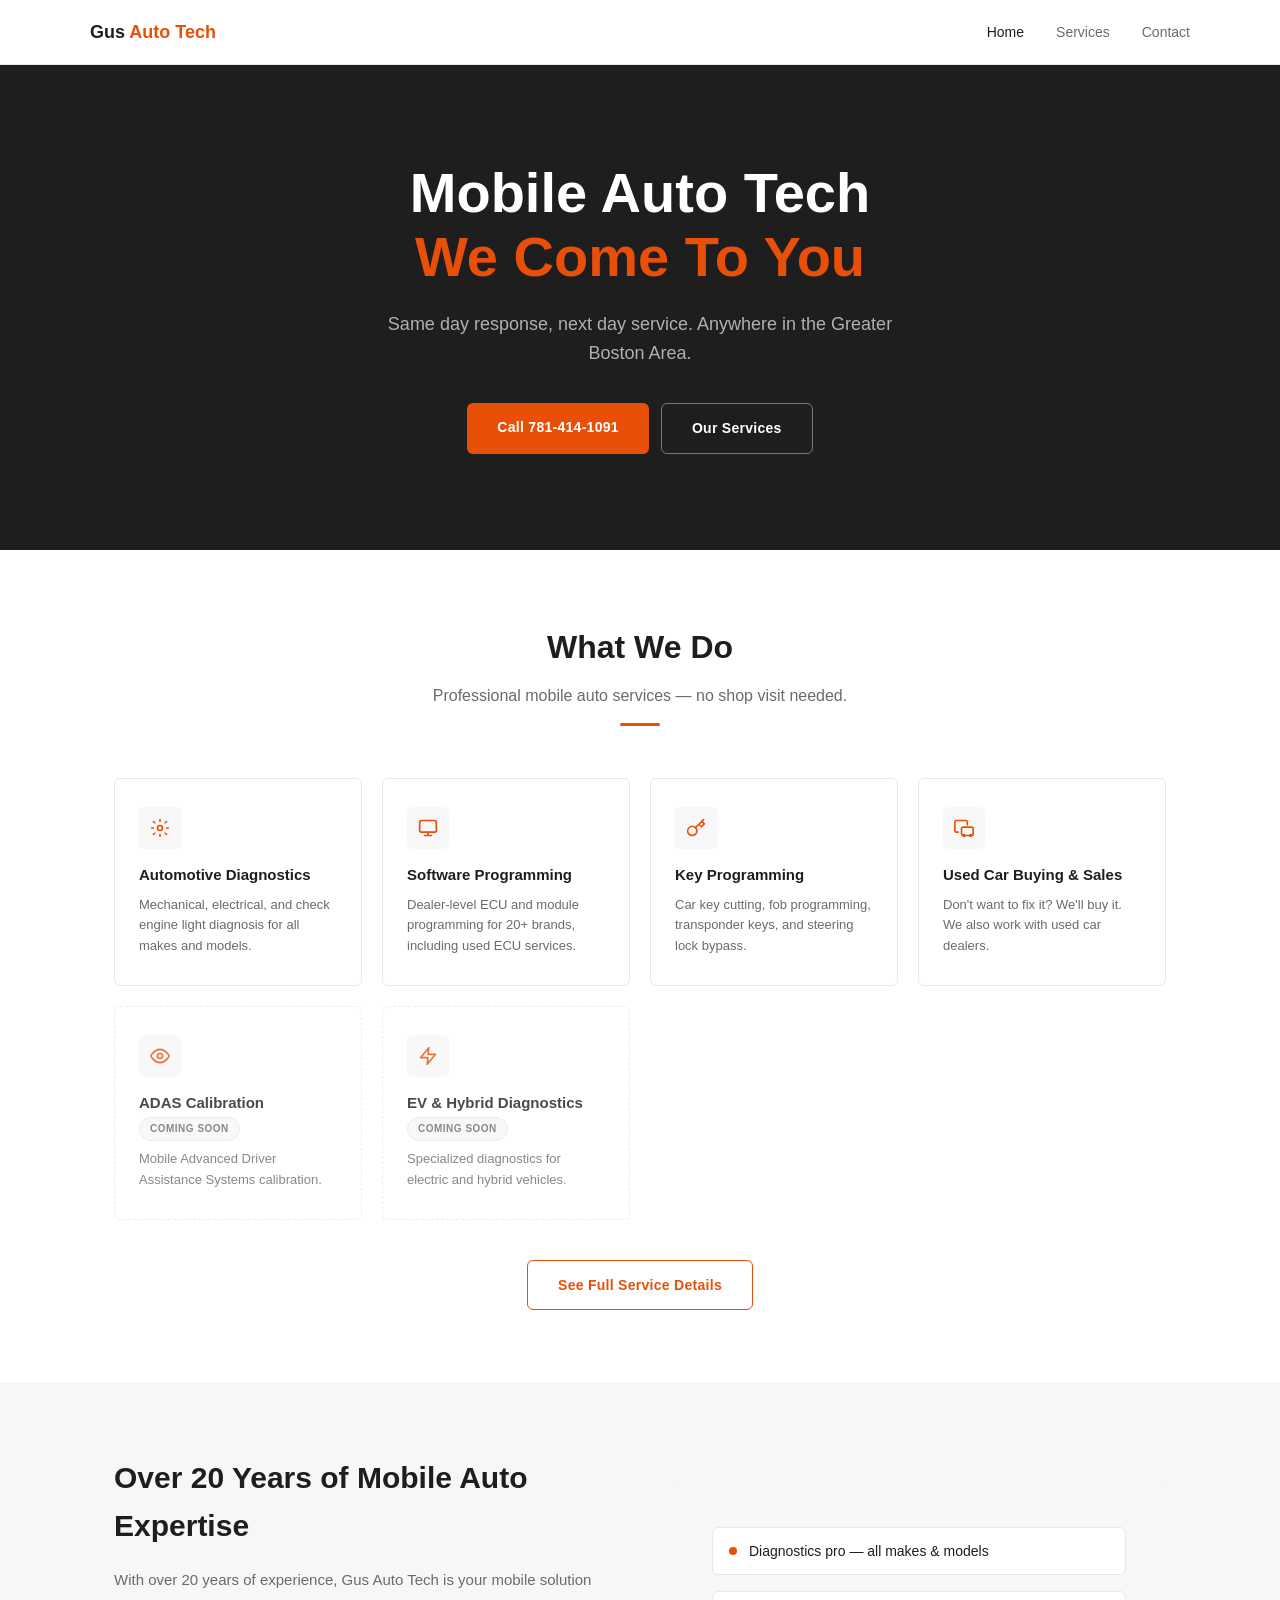
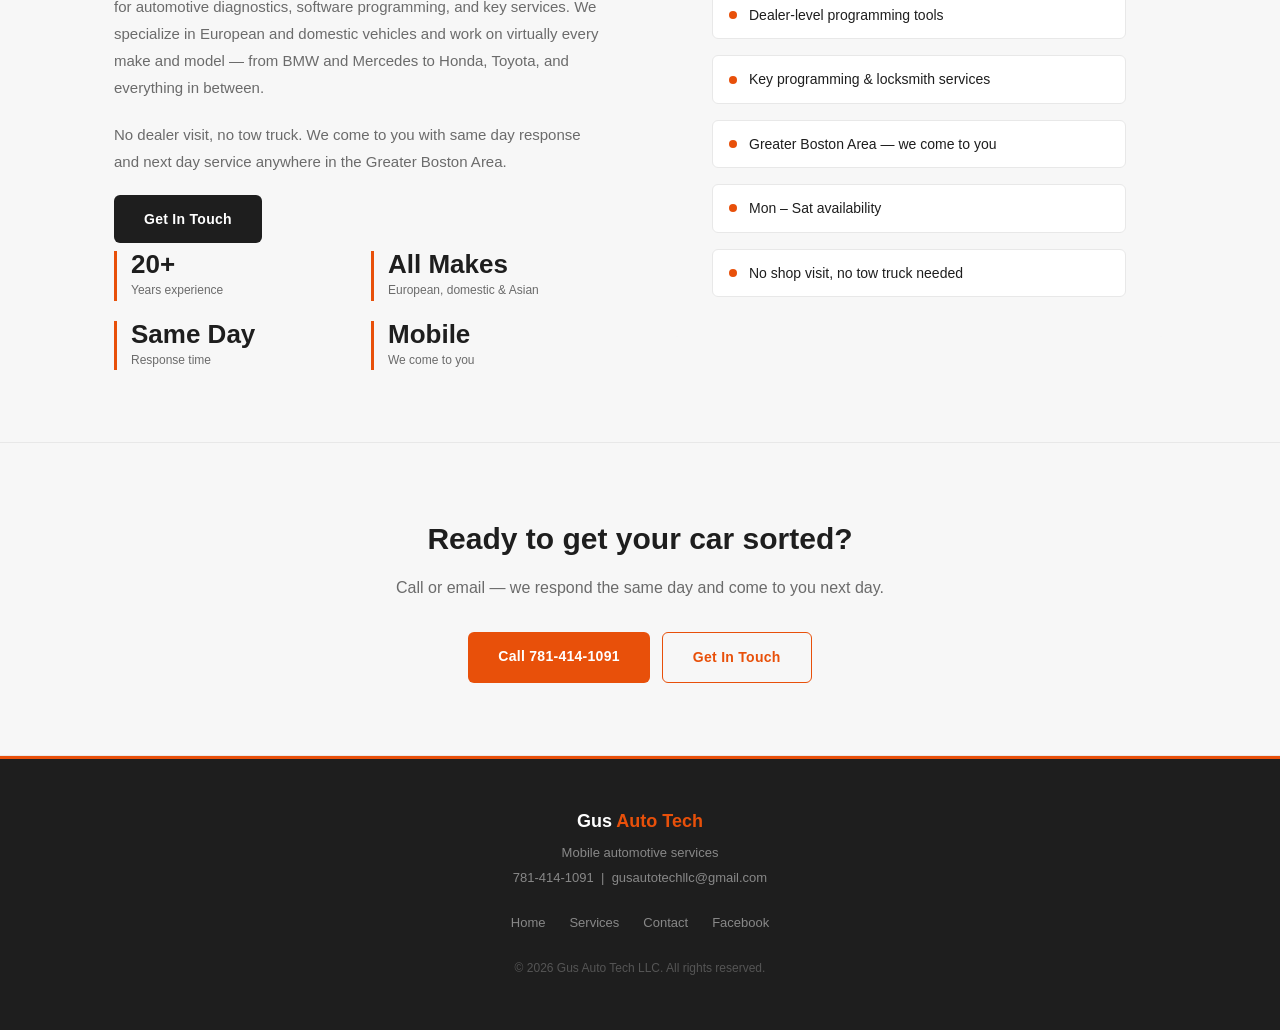
==== index.html @ d7ea70bb "update" ====
<!DOCTYPE html>
<html lang="en">

<head>
    <meta charset="UTF-8" />
    <meta name="viewport" content="width=device-width, initial-scale=1.0" />
    <meta name="description"
        content="Gus Auto Tech — Mobile automotive diagnostics, programming, and key services. Same day response, next day service. Greater Boston Area." />
    <title>Gus Auto Tech</title>
    <link rel="stylesheet" href="style.css" />
</head>

<body>

    <nav>
        <div class="nav-inner">
            <a href="index.html" class="nav-logo">Gus <span>Auto Tech</span></a>
            <button class="nav-toggle" id="navToggle" aria-label="Toggle menu">
                <span></span><span></span><span></span>
            </button>
            <ul class="nav-links" id="navLinks">
                <li><a href="index.html" class="active">Home</a></li>
                <li><a href="services.html">Services</a></li>
                <li><a href="contact.html">Contact</a></li>
            </ul>
        </div>
    </nav>

    <!-- HERO -->
    <section class="hero">
        <div class="container">
            <h1>Mobile Auto Tech<br><span>We Come To You</span></h1>
            <p>Same day response, next day service. Anywhere in the Greater Boston Area.</p>
            <div style="display:flex; gap:12px; justify-content:center; flex-wrap:wrap;">
                <a href="tel:7814141091" class="btn btn-primary">Call 781-414-1091</a>
                <a href="services.html" class="btn btn-ghost">Our Services</a>
            </div>
        </div>
    </section>

    <!-- SERVICES -->
    <section>
        <div class="container">
            <div class="section-heading">
                <h2>What We Do</h2>
                <p>Professional mobile auto services — no shop visit needed.</p>
                <div class="underline"></div>
            </div>
            <div class="cards-grid">

                <a href="services.html#diagnostics" class="card">
                    <div class="card-icon">
                        <svg viewBox="0 0 24 24">
                            <circle cx="12" cy="12" r="3" />
                            <path
                                d="M12 2v2M12 20v2M4.22 4.22l1.42 1.42M18.36 18.36l1.42 1.42M2 12h2M20 12h2M4.22 19.78l1.42-1.42M18.36 5.64l1.42-1.42" />
                        </svg>
                    </div>
                    <h3>Automotive Diagnostics</h3>
                    <p>Mechanical, electrical, and check engine light diagnosis for all makes and models.</p>
                </a>

                <a href="services.html#programming" class="card">
                    <div class="card-icon">
                        <svg viewBox="0 0 24 24">
                            <rect x="2" y="3" width="20" height="14" rx="2" />
                            <path d="M8 21h8M12 17v4" />
                        </svg>
                    </div>
                    <h3>Software Programming</h3>
                    <p>Dealer-level ECU and module programming for 20+ brands, including used ECU services.</p>
                </a>

                <a href="services.html#keys" class="card">
                    <div class="card-icon">
                        <svg viewBox="0 0 24 24">
                            <path
                                d="M21 2l-2 2m-7.61 7.61a5.5 5.5 0 1 1-7.778 7.778 5.5 5.5 0 0 1 7.777-7.777zm0 0L15.5 7.5m0 0 3 3L22 7l-3-3m-3.5 3.5L19 4" />
                        </svg>
                    </div>
                    <h3>Key Programming</h3>
                    <p>Car key cutting, fob programming, transponder keys, and steering lock bypass.</p>
                </a>

                <a href="services.html#usedcars" class="card">
                    <div class="card-icon">
                        <svg viewBox="0 0 24 24">
                            <path d="M5 17H3a2 2 0 01-2-2V5a2 2 0 012-2h11a2 2 0 012 2v3" />
                            <rect x="9" y="11" width="14" height="10" rx="2" />
                            <circle cx="12" cy="21" r="1" />
                            <circle cx="20" cy="21" r="1" />
                        </svg>
                    </div>
                    <h3>Used Car Buying & Sales</h3>
                    <p>Don't want to fix it? We'll buy it. We also work with used car dealers.</p>
                </a>

                <a href="services.html#adas" class="card coming-soon">
                    <div class="card-icon">
                        <svg viewBox="0 0 24 24">
                            <path d="M1 12s4-8 11-8 11 8 11 8-4 8-11 8-11-8-11-8z" />
                            <circle cx="12" cy="12" r="3" />
                        </svg>
                    </div>
                    <h3>ADAS Calibration &nbsp;<span class="coming-soon-badge">Coming Soon</span></h3>
                    <p>Mobile Advanced Driver Assistance Systems calibration.</p>
                </a>

                <a href="services.html#ev" class="card coming-soon">
                    <div class="card-icon">
                        <svg viewBox="0 0 24 24">
                            <path d="M13 2L3 14h9l-1 8 10-12h-9l1-8z" />
                        </svg>
                    </div>
                    <h3>EV & Hybrid Diagnostics &nbsp;<span class="coming-soon-badge">Coming Soon</span></h3>
                    <p>Specialized diagnostics for electric and hybrid vehicles.</p>
                </a>

            </div>
            <div style="text-align:center; margin-top:40px;">
                <a href="services.html" class="btn btn-outline-orange">See Full Service Details</a>
            </div>
        </div>
    </section>

    <!-- ABOUT -->
    <section class="alt">
        <div class="container">
            <div class="about-strip">
                <div>
                    <h2>Over 20 Years of Mobile Auto Expertise</h2>
                    <p>With over 20 years of experience, Gus Auto Tech is your mobile solution for automotive
                        diagnostics, software programming, and key services. We specialize in European and domestic
                        vehicles and work on virtually every make and model — from BMW and Mercedes to Honda, Toyota,
                        and everything in between.</p>
                    <p>No dealer visit, no tow truck. We come to you with same day response and next day service
                        anywhere in the Greater Boston Area.</p>
                    <a href="contact.html" class="btn btn-dark">Get In Touch</a>
                    <div class="about-stats">
                        <div class="about-stat">
                            <div class="num">20+</div>
                            <div class="label">Years experience</div>
                        </div>
                        <div class="about-stat">
                            <div class="num">All Makes</div>
                            <div class="label">European, domestic & Asian</div>
                        </div>
                        <div class="about-stat">
                            <div class="num">Same Day</div>
                            <div class="label">Response time</div>
                        </div>
                        <div class="about-stat">
                            <div class="num">Mobile</div>
                            <div class="label">We come to you</div>
                        </div>
                    </div>
                </div>
                <div class="about-visual">
                    <div class="about-tag">
                        <div class="about-tag-dot"></div>Diagnostics pro — all makes & models
                    </div>
                    <div class="about-tag">
                        <div class="about-tag-dot"></div>Dealer-level programming tools
                    </div>
                    <div class="about-tag">
                        <div class="about-tag-dot"></div>Key programming & locksmith services
                    </div>
                    <div class="about-tag">
                        <div class="about-tag-dot"></div>Greater Boston Area — we come to you
                    </div>
                    <div class="about-tag">
                        <div class="about-tag-dot"></div>Mon – Sat availability
                    </div>
                    <div class="about-tag">
                        <div class="about-tag-dot"></div>No shop visit, no tow truck needed
                    </div>
                </div>
            </div>
        </div>
    </section>

    <!-- CTA -->
    <div class="cta-banner">
        <div class="container">
            <h2>Ready to get your car sorted?</h2>
            <p>Call or email — we respond the same day and come to you next day.</p>
            <div style="display:flex; gap:12px; justify-content:center; flex-wrap:wrap;">
                <a href="tel:7814141091" class="btn btn-primary">Call 781-414-1091</a>
                <a href="contact.html" class="btn btn-outline-orange">Get In Touch</a>
            </div>
        </div>
    </div>

    <footer>
        <div class="footer-inner">
            <div class="footer-logo">Gus <span>Auto Tech</span></div>
            <p>Mobile automotive services</p>
            <p style="margin-top:4px;">
                <a href="tel:7814141091" style="color:#888;">781-414-1091</a> &nbsp;|&nbsp;
                <a href="mailto:gusautotechllc@gmail.com" style="color:#888;">gusautotechllc@gmail.com</a>
            </p>
            <ul class="footer-links">
                <li><a href="index.html">Home</a></li>
                <li><a href="services.html">Services</a></li>
                <li><a href="contact.html">Contact</a></li>
                <li><a href="https://www.facebook.com/Gusautotech22/" target="_blank">Facebook</a></li>
            </ul>
            <p style="margin-top:24px; font-size:12px; color:#555;">&copy; 2026 Gus Auto Tech LLC. All rights reserved.
            </p>
        </div>
    </footer>

    <script>
        const toggle = document.getElementById('navToggle');
        const links = document.getElementById('navLinks');
        toggle.addEventListener('click', () => links.classList.toggle('open'));
    </script>

</body>

</html>
---- style.css ----
/* ── Variables ── */
:root {
    --orange: #E8500A;
    --orange-dark: #C84200;
    --orange-tint: #FDE8D8;
    --dark: #1E1E1E;
    --dark-gray: #3A3A3A;
    --mid-gray: #6B6B6B;
    --light-gray: #E8E8E8;
    --off-white: #F7F7F7;
    --white: #FFFFFF;

    --font: 'Segoe UI', Arial, sans-serif;
    --radius: 6px;
    --max-width: 1100px;
}

/* ── Reset ── */
*,
*::before,
*::after {
    box-sizing: border-box;
    margin: 0;
    padding: 0;
}

body {
    font-family: var(--font);
    color: var(--dark-gray);
    background: var(--white);
    line-height: 1.6;
}

img {
    max-width: 100%;
    display: block;
}

a {
    color: var(--orange);
    text-decoration: none;
}

a:hover {
    color: var(--orange-dark);
}

/* ── Layout ── */
.container {
    max-width: var(--max-width);
    margin: 0 auto;
    padding: 0 24px;
}

section {
    padding: 72px 0;
}

section.alt {
    background: var(--off-white);
}

/* ── Nav ── */
nav {
    background: var(--white);
    border-bottom: 1px solid var(--light-gray);
    padding: 0 24px;
    position: sticky;
    top: 0;
    z-index: 100;
}

.nav-inner {
    max-width: var(--max-width);
    margin: 0 auto;
    display: flex;
    align-items: center;
    justify-content: space-between;
    height: 64px;
}

.nav-logo {
    color: var(--dark);
    font-size: 18px;
    font-weight: 700;
}

.nav-logo span {
    color: var(--orange);
}

.nav-links {
    display: flex;
    gap: 32px;
    list-style: none;
}

.nav-links a {
    color: var(--mid-gray);
    font-size: 14px;
    font-weight: 500;
    transition: color 0.2s;
}

.nav-links a:hover,
.nav-links a.active {
    color: var(--dark);
}

.nav-toggle {
    display: none;
    flex-direction: column;
    gap: 5px;
    cursor: pointer;
    background: none;
    border: none;
    padding: 4px;
}

.nav-toggle span {
    display: block;
    width: 22px;
    height: 2px;
    background: var(--dark);
    border-radius: 2px;
}

/* ── Hero ── */
.hero {
    background: var(--dark);
    padding: 96px 24px;
    text-align: center;
}

.hero h1 {
    color: var(--white);
    font-size: clamp(30px, 5vw, 56px);
    font-weight: 700;
    line-height: 1.15;
    margin-bottom: 20px;
}

.hero h1 span {
    color: var(--orange);
}

.hero p {
    color: rgba(255, 255, 255, 0.65);
    font-size: clamp(15px, 2vw, 18px);
    max-width: 540px;
    margin: 0 auto 36px;
}

/* ── Buttons ── */
.btn {
    display: inline-block;
    padding: 13px 30px;
    border-radius: var(--radius);
    font-size: 14px;
    font-weight: 600;
    cursor: pointer;
    transition: all 0.2s;
    border: none;
    letter-spacing: 0.02em;
}

.btn-primary {
    background: var(--orange);
    color: var(--white);
}

.btn-primary:hover {
    background: var(--orange-dark);
    color: var(--white);
}

.btn-ghost {
    background: transparent;
    color: var(--white);
    border: 1.5px solid rgba(255, 255, 255, 0.4);
}

.btn-ghost:hover {
    border-color: rgba(255, 255, 255, 0.8);
    color: var(--white);
}

.btn-dark {
    background: var(--dark);
    color: var(--white);
}

.btn-dark:hover {
    background: var(--dark-gray);
    color: var(--white);
}

.btn-outline-orange {
    background: transparent;
    color: var(--orange);
    border: 1.5px solid var(--orange);
}

.btn-outline-orange:hover {
    background: var(--orange);
    color: var(--white);
}

/* ── Section headings ── */
.section-heading {
    text-align: center;
    margin-bottom: 52px;
}

.section-heading h2 {
    font-size: clamp(22px, 3vw, 32px);
    color: var(--dark);
    font-weight: 700;
    margin-bottom: 10px;
}

.section-heading p {
    color: var(--mid-gray);
    font-size: 16px;
    max-width: 480px;
    margin: 0 auto;
}

.section-heading .underline {
    width: 40px;
    height: 3px;
    background: var(--orange);
    margin: 14px auto 0;
    border-radius: 2px;
}

/* ── Cards ── */
.cards-grid {
    display: grid;
    grid-template-columns: repeat(auto-fit, minmax(240px, 1fr));
    gap: 20px;
}

.card {
    background: var(--white);
    border: 1px solid var(--light-gray);
    border-radius: var(--radius);
    padding: 28px 24px;
    transition: border-color 0.2s;
    color: inherit;
    display: block;
    text-decoration: none;
}

.card:hover {
    border-color: var(--orange);
}

.card:hover h3 {
    color: var(--orange);
}

.card-icon {
    width: 42px;
    height: 42px;
    background: var(--off-white);
    border-radius: var(--radius);
    display: flex;
    align-items: center;
    justify-content: center;
    margin-bottom: 14px;
}

.card-icon svg {
    width: 20px;
    height: 20px;
    stroke: var(--orange);
    fill: none;
    stroke-width: 2;
    stroke-linecap: round;
    stroke-linejoin: round;
}

.card h3 {
    font-size: 15px;
    font-weight: 600;
    color: var(--dark);
    margin-bottom: 8px;
    transition: color 0.2s;
}

.card p {
    font-size: 13px;
    color: var(--mid-gray);
    line-height: 1.6;
}

.card.coming-soon {
    border-style: dashed;
    opacity: 0.8;
}

.card.coming-soon:hover {
    border-color: var(--mid-gray);
}

.card.coming-soon:hover h3 {
    color: var(--dark);
}

/* ── About strip ── */
.about-strip {
    display: grid;
    grid-template-columns: 1fr 1fr;
    gap: 64px;
    align-items: center;
}

.about-strip h2 {
    font-size: clamp(22px, 3vw, 30px);
    font-weight: 700;
    color: var(--dark);
    margin-bottom: 16px;
}

.about-strip p {
    color: var(--mid-gray);
    font-size: 15px;
    line-height: 1.8;
    margin-bottom: 20px;
}

.about-stats {
    display: grid;
    grid-template-columns: 1fr 1fr;
    gap: 20px;
    margin-top: 8px;
}

.about-stat {
    border-left: 3px solid var(--orange);
    padding-left: 14px;
}

.about-stat .num {
    font-size: 26px;
    font-weight: 700;
    color: var(--dark);
    line-height: 1;
    margin-bottom: 4px;
}

.about-stat .label {
    font-size: 12px;
    color: var(--mid-gray);
}

.about-visual {
    background: var(--off-white);
    border-radius: var(--radius);
    padding: 40px;
    display: flex;
    flex-direction: column;
    gap: 16px;
}

.about-tag {
    display: flex;
    align-items: center;
    gap: 12px;
    background: var(--white);
    border: 1px solid var(--light-gray);
    border-radius: var(--radius);
    padding: 12px 16px;
    font-size: 14px;
    font-weight: 500;
    color: var(--dark);
}

.about-tag-dot {
    width: 8px;
    height: 8px;
    border-radius: 50%;
    background: var(--orange);
    flex-shrink: 0;
}

/* ── Why strip ── */
.why-grid {
    display: grid;
    grid-template-columns: repeat(auto-fit, minmax(180px, 1fr));
    gap: 32px;
}

.why-item {
    border-top: 3px solid var(--orange);
    padding-top: 20px;
}

.why-item .number {
    font-size: 28px;
    font-weight: 700;
    color: var(--dark);
    line-height: 1;
    margin-bottom: 8px;
}

.why-item p {
    font-size: 13px;
    color: var(--mid-gray);
}

/* ── CTA banner ── */
.cta-banner {
    background: var(--off-white);
    border-top: 1px solid var(--light-gray);
    border-bottom: 1px solid var(--light-gray);
    padding: 72px 24px;
    text-align: center;
}

.cta-banner h2 {
    font-size: clamp(20px, 3vw, 30px);
    color: var(--dark);
    margin-bottom: 12px;
    font-weight: 700;
}

.cta-banner p {
    color: var(--mid-gray);
    margin-bottom: 32px;
    font-size: 16px;
}

/* ── Contact ── */
.contact-row {
    display: flex;
    align-items: flex-start;
    gap: 16px;
    margin-bottom: 24px;
}

.contact-row-icon {
    width: 40px;
    height: 40px;
    background: var(--off-white);
    border: 1px solid var(--light-gray);
    border-radius: var(--radius);
    display: flex;
    align-items: center;
    justify-content: center;
    flex-shrink: 0;
}

.contact-row-icon svg {
    width: 17px;
    height: 17px;
    stroke: var(--orange);
    fill: none;
    stroke-width: 2;
    stroke-linecap: round;
    stroke-linejoin: round;
}

.contact-row-text p {
    font-size: 12px;
    color: var(--mid-gray);
    margin-bottom: 2px;
    text-transform: uppercase;
    letter-spacing: 0.05em;
}

.contact-row-text a,
.contact-row-text span {
    font-size: 15px;
    color: var(--dark);
    font-weight: 500;
}

/* ── Services page ── */
.service-block {
    padding: 48px 0;
}

.service-block-header {
    display: flex;
    align-items: center;
    gap: 16px;
    margin-bottom: 16px;
}

.service-block-header h2 {
    font-size: clamp(18px, 2.5vw, 22px);
    font-weight: 700;
    color: var(--dark);
    display: flex;
    align-items: center;
    gap: 12px;
    flex-wrap: wrap;
}

.service-block p {
    color: var(--mid-gray);
    font-size: 15px;
    max-width: 720px;
    line-height: 1.8;
}

.service-list {
    margin-top: 16px;
    padding-left: 20px;
    color: var(--mid-gray);
    font-size: 14px;
    line-height: 2.2;
}

.brand-list {
    color: var(--dark-gray);
    font-size: 14px;
    margin-top: 8px;
    line-height: 2;
}

.service-divider {
    border: none;
    border-top: 1px solid var(--light-gray);
    margin: 0;
}

.coming-soon-badge {
    display: inline-block;
    font-size: 10px;
    font-weight: 600;
    background: var(--off-white);
    color: var(--mid-gray);
    border: 1px solid var(--light-gray);
    padding: 3px 10px;
    border-radius: 20px;
    letter-spacing: 0.05em;
    text-transform: uppercase;
}

/* ── Footer ── */
footer {
    background: var(--dark);
    border-top: 3px solid var(--orange);
    color: #888;
    padding: 48px 24px;
    text-align: center;
}

footer .footer-inner {
    max-width: var(--max-width);
    margin: 0 auto;
}

footer .footer-logo {
    color: var(--white);
    font-size: 18px;
    font-weight: 700;
    margin-bottom: 8px;
}

footer .footer-logo span {
    color: var(--orange);
}

footer p {
    font-size: 13px;
    margin-bottom: 4px;
}

footer .footer-links {
    display: flex;
    justify-content: center;
    gap: 24px;
    margin-top: 20px;
    list-style: none;
}

footer .footer-links a {
    color: #888;
    font-size: 13px;
}

footer .footer-links a:hover {
    color: var(--orange);
}

/* ── Responsive ── */
@media (max-width: 768px) {
    .nav-links {
        display: none;
        flex-direction: column;
        position: absolute;
        top: 64px;
        left: 0;
        right: 0;
        background: var(--white);
        border-bottom: 1px solid var(--light-gray);
        padding: 8px 0;
    }

    .nav-links.open {
        display: flex;
    }

    .nav-links a {
        display: block;
        padding: 12px 24px;
    }

    .nav-toggle {
        display: flex;
    }

    .about-strip {
        grid-template-columns: 1fr;
        gap: 32px;
    }

    section {
        padding: 52px 0;
    }
}
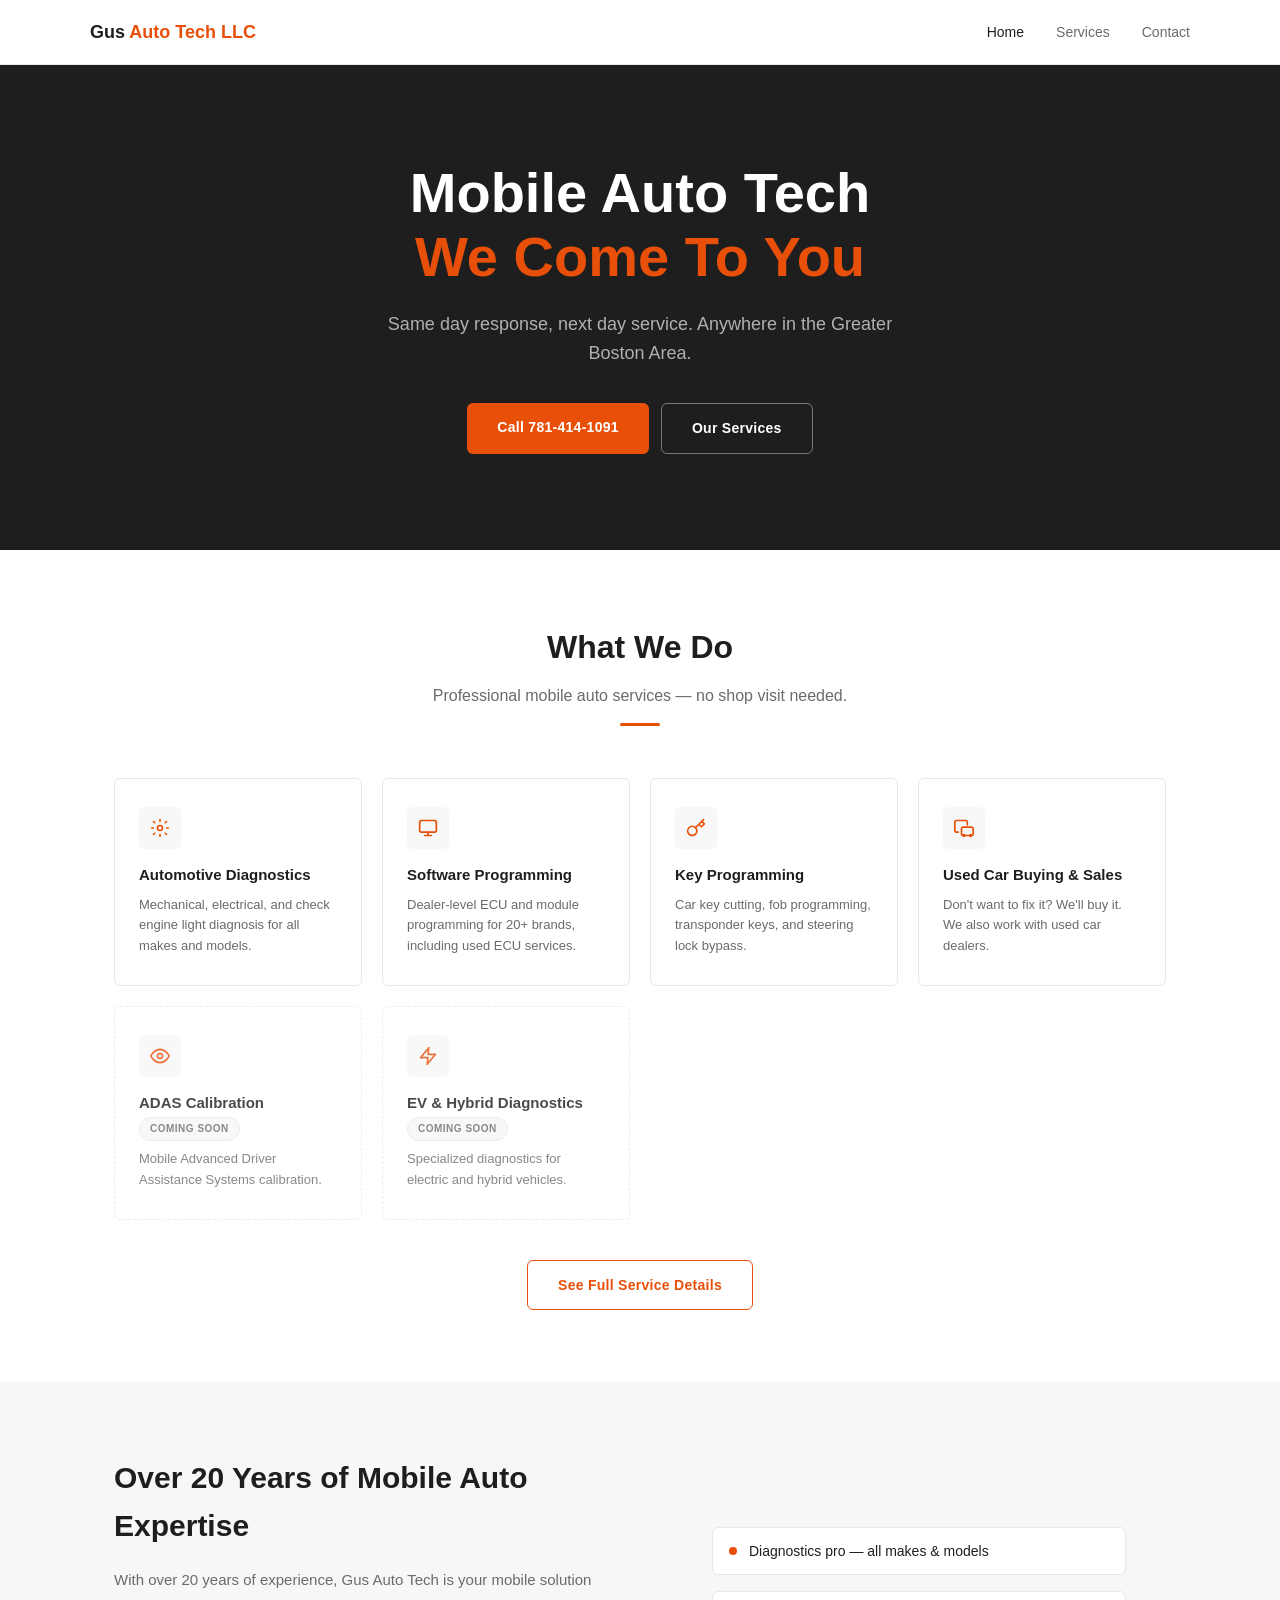
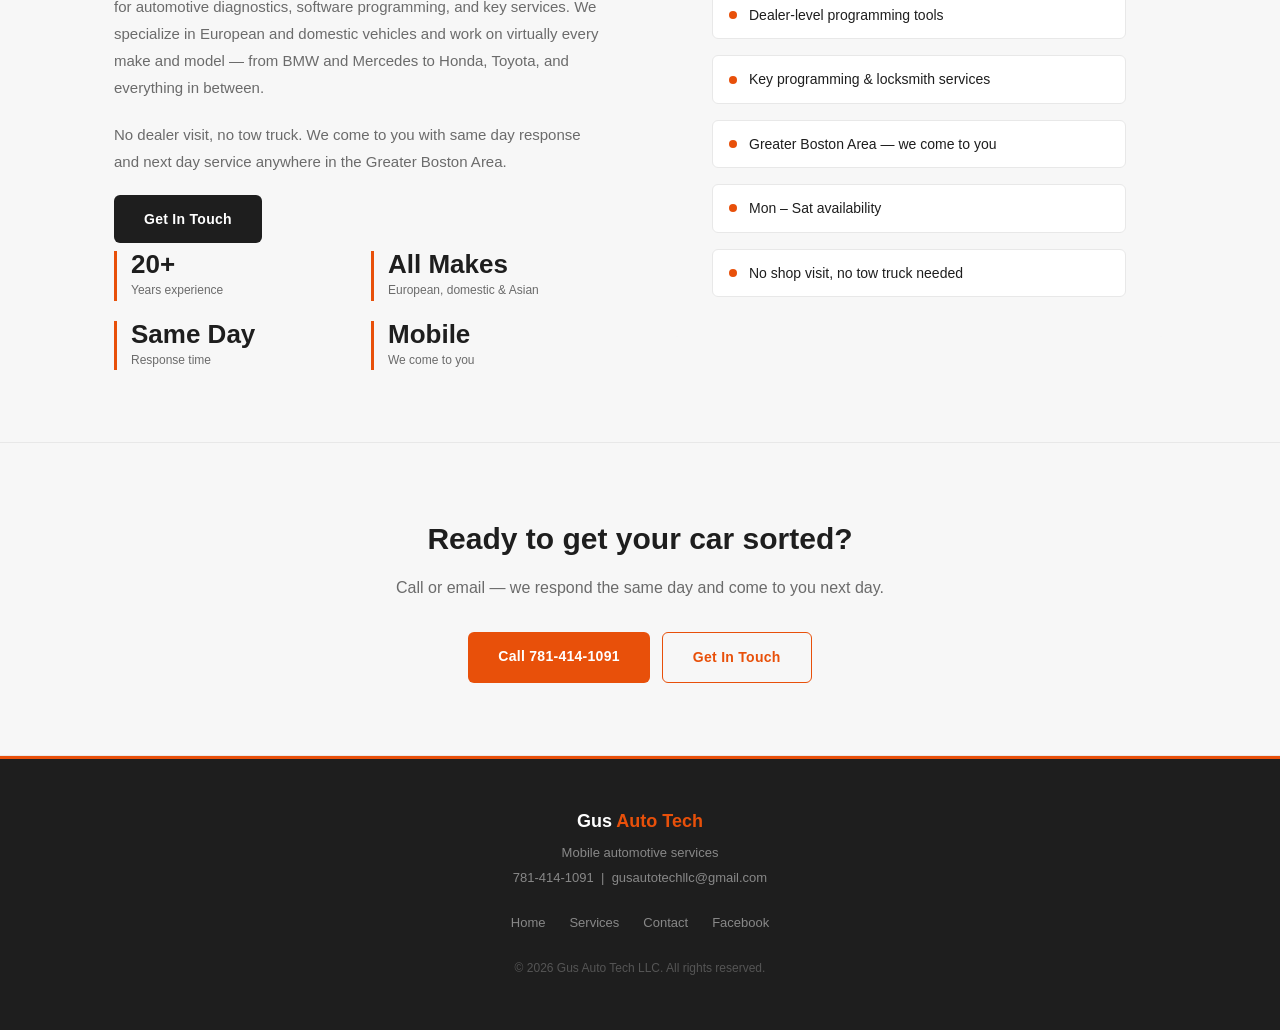
==== commit 024aa6cc: "add llc" ====
--- a/index.html
+++ b/index.html
@@ -5,8 +5,8 @@
     <meta charset="UTF-8" />
     <meta name="viewport" content="width=device-width, initial-scale=1.0" />
     <meta name="description"
-        content="Gus Auto Tech — Mobile automotive diagnostics, programming, and key services. Same day response, next day service. Greater Boston Area." />
-    <title>Gus Auto Tech</title>
+        content="Gus Auto Tech LLC — Mobile automotive diagnostics, programming, and key services. Same day response, next day service. Greater Boston Area." />
+    <title>Gus Auto Tech LLC</title>
     <link rel="stylesheet" href="style.css" />
 </head>
 
@@ -14,7 +14,7 @@
 
     <nav>
         <div class="nav-inner">
-            <a href="index.html" class="nav-logo">Gus <span>Auto Tech</span></a>
+            <a href="index.html" class="nav-logo">Gus <span>Auto Tech LLC</span></a>
             <button class="nav-toggle" id="navToggle" aria-label="Toggle menu">
                 <span></span><span></span><span></span>
             </button>
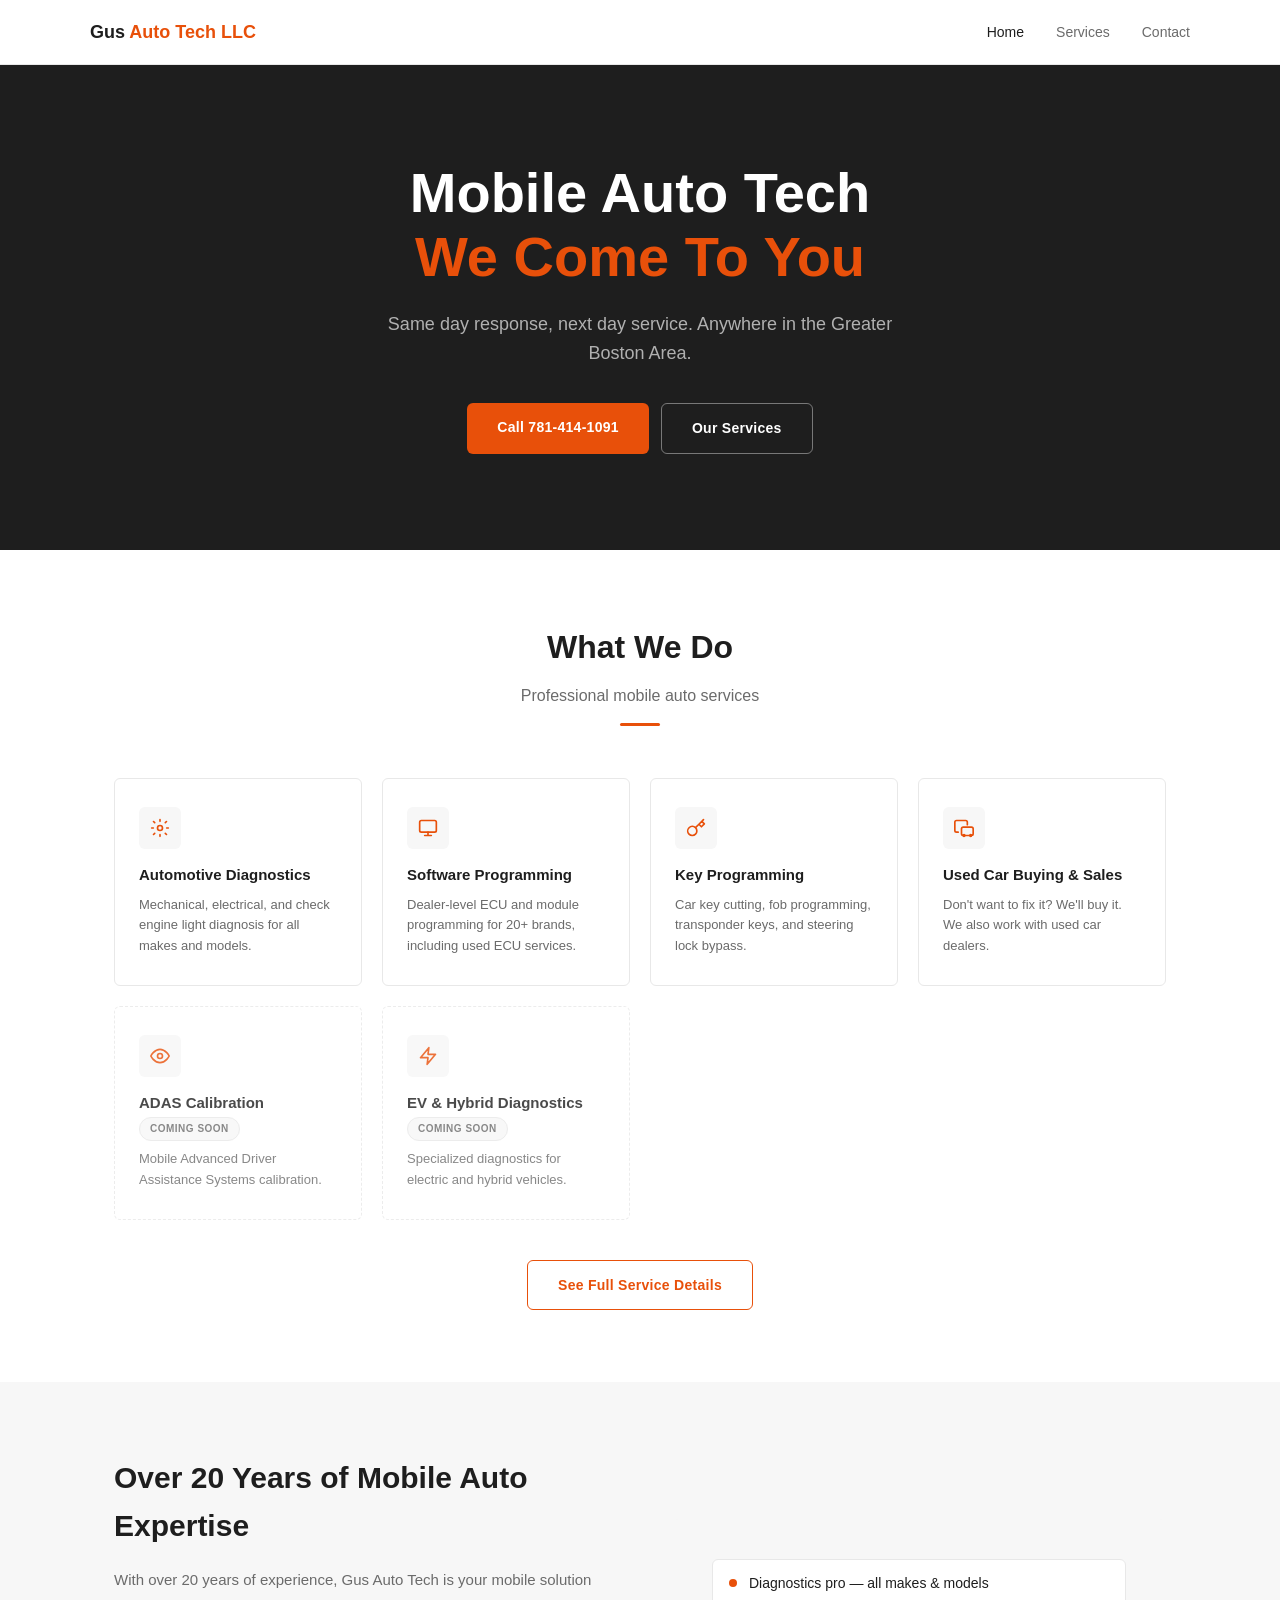
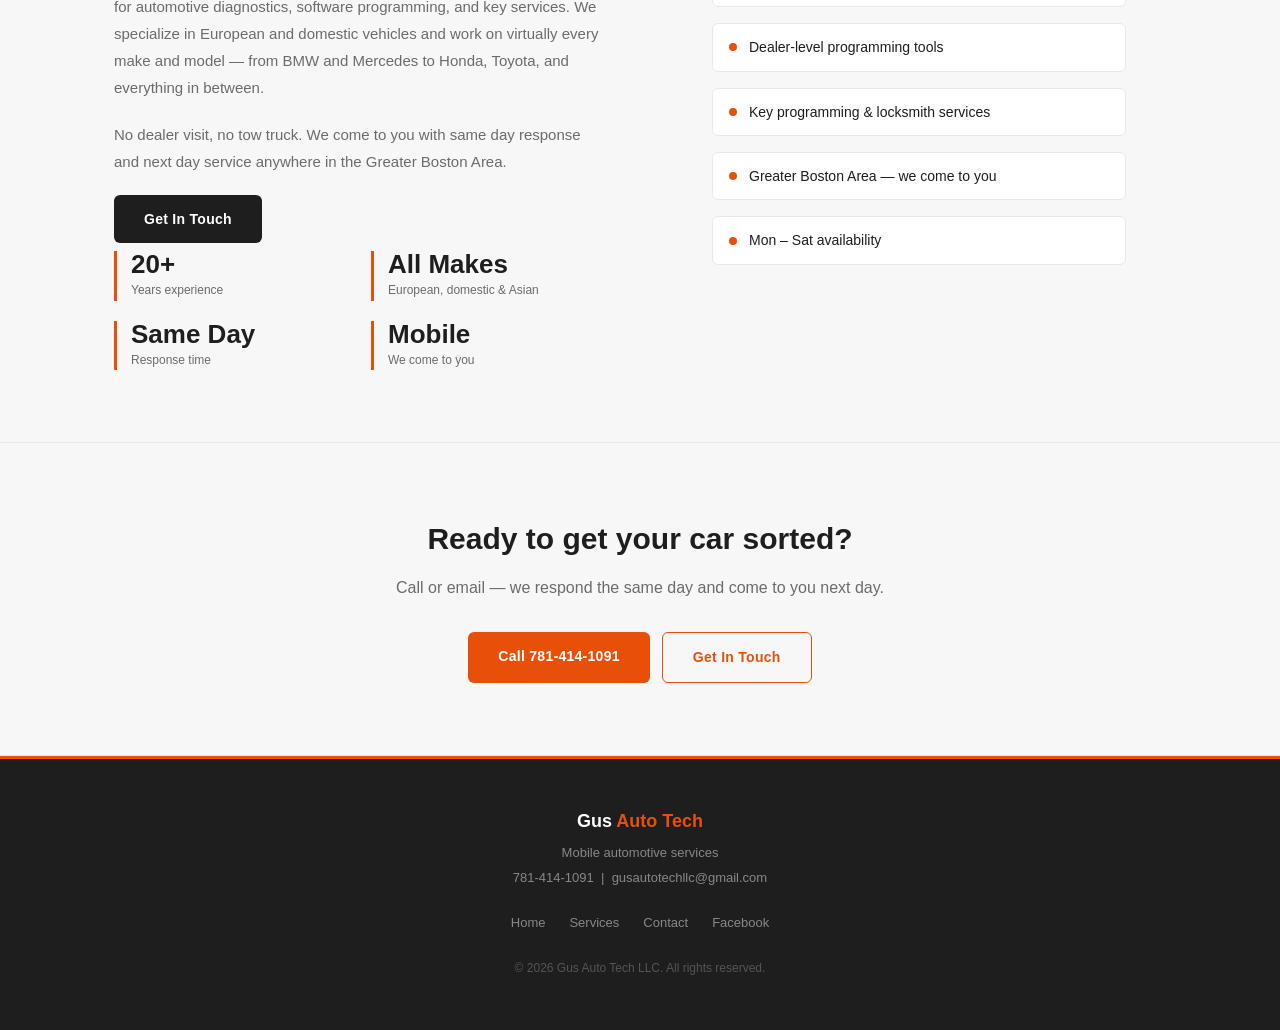
==== commit 520c929f: "remove no shop" ====
--- a/index.html
+++ b/index.html
@@ -2,10 +2,13 @@
 <html lang="en">
 
 <head>
-    <meta charset="UTF-8" />
-    <meta name="viewport" content="width=device-width, initial-scale=1.0" />
-    <meta name="description"
-        content="Gus Auto Tech LLC — Mobile automotive diagnostics, programming, and key services. Same day response, next day service. Greater Boston Area." />
+    <meta name="keywords"
+        content="Gus Auto Tech LLC, mobile auto tech, car diagnostics Boston, key programming Boston, mobile mechanic MA, ECU programming Boston" />
+    <meta property="og:title" content="Gus Auto Tech LLC" />
+    <meta property="og:description"
+        content="Mobile auto diagnostics, programming and key services. Same day response. Greater Boston Area, MA." />
+    <meta property="og:url" content="https://gusautotech.com" />
+    <link rel="canonical" href="https://gusautotech.com" />
     <title>Gus Auto Tech LLC</title>
     <link rel="stylesheet" href="style.css" />
 </head>
@@ -43,7 +46,7 @@
         <div class="container">
             <div class="section-heading">
                 <h2>What We Do</h2>
-                <p>Professional mobile auto services — no shop visit needed.</p>
+                <p>Professional mobile auto services</p>
                 <div class="underline"></div>
             </div>
             <div class="cards-grid">
@@ -170,9 +173,6 @@
                     </div>
                     <div class="about-tag">
                         <div class="about-tag-dot"></div>Mon – Sat availability
-                    </div>
-                    <div class="about-tag">
-                        <div class="about-tag-dot"></div>No shop visit, no tow truck needed
                     </div>
                 </div>
             </div>
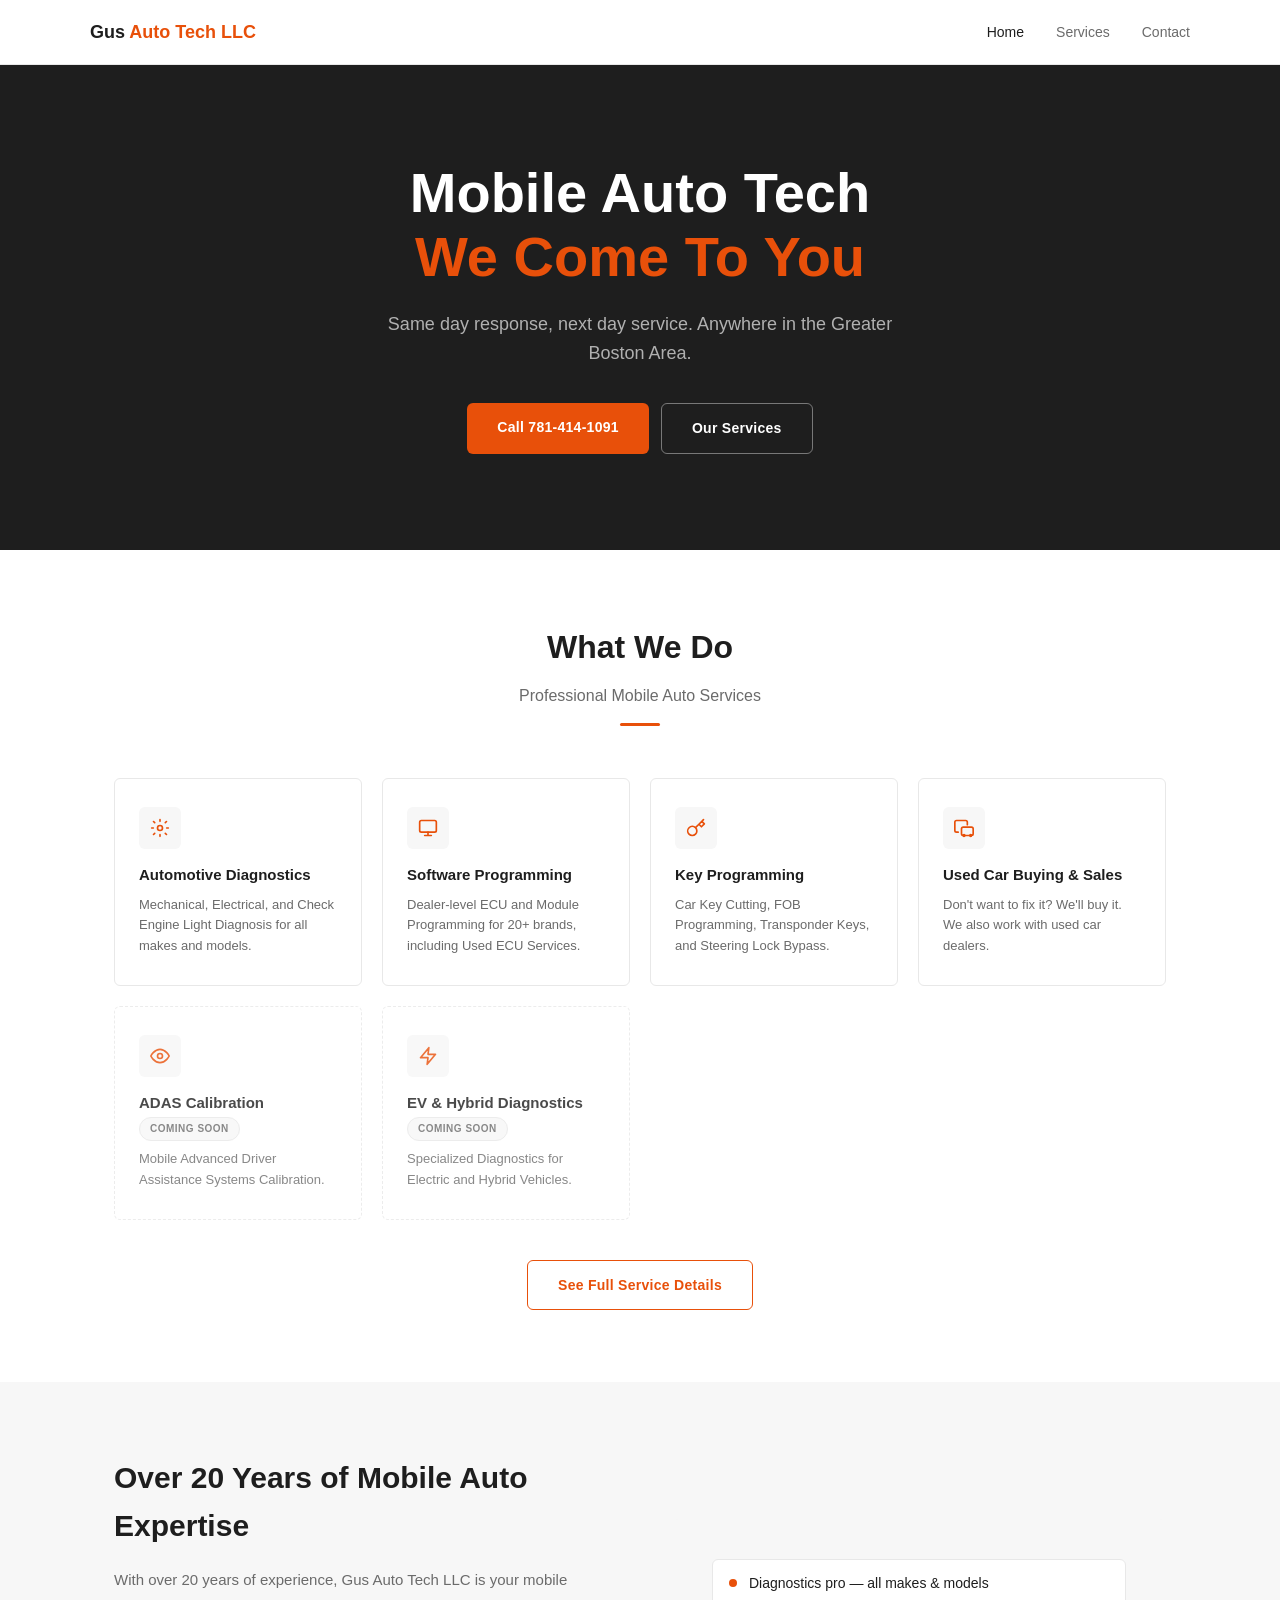
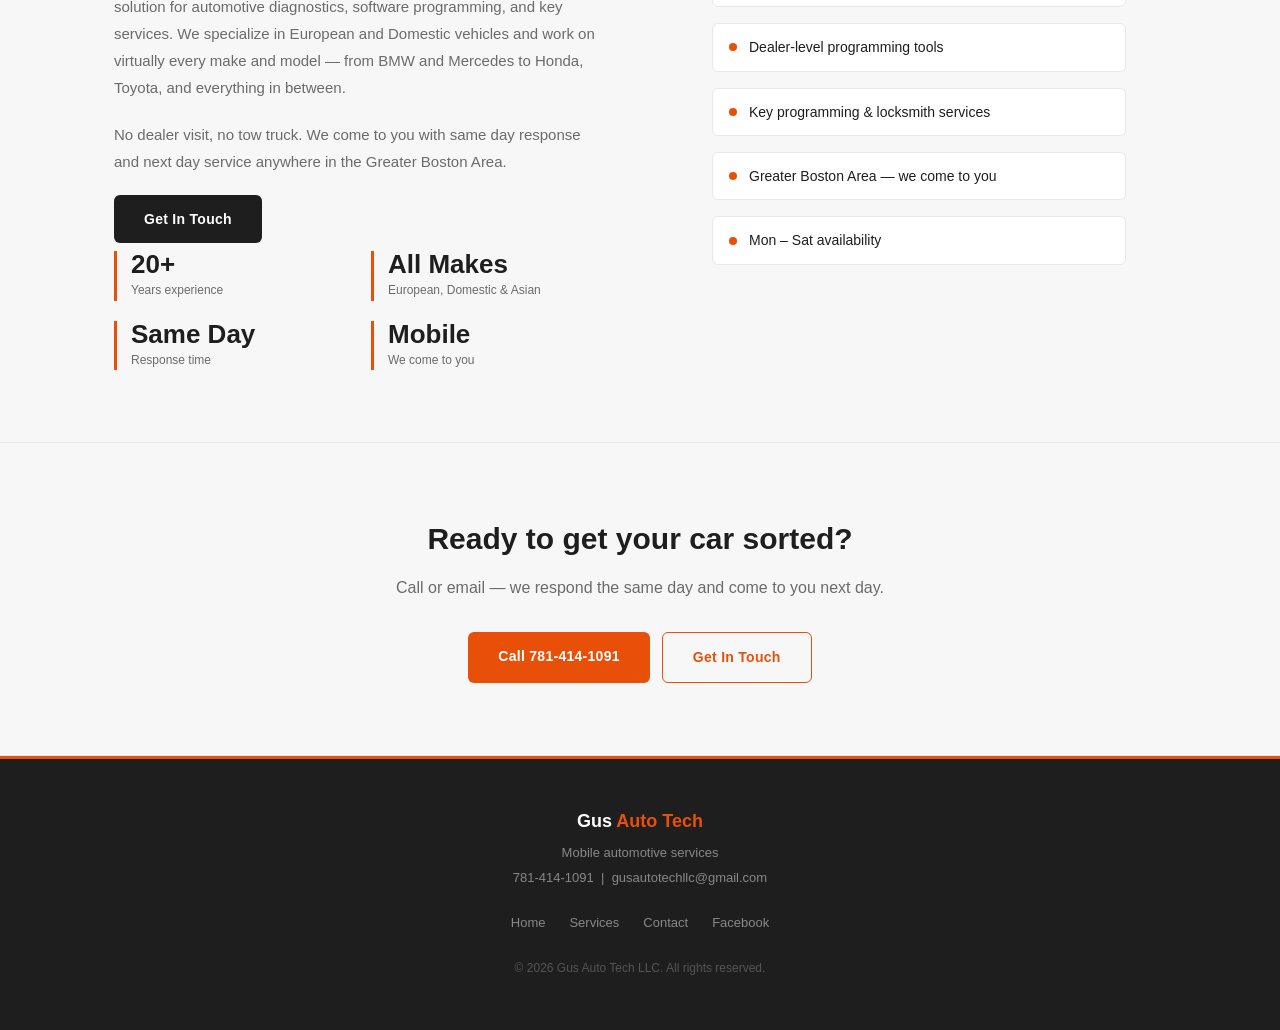
==== commit e5e99f11: "capitalize" ====
--- a/index.html
+++ b/index.html
@@ -2,6 +2,10 @@
 <html lang="en">
 
 <head>
+    <meta charset="UTF-8" />
+    <meta name="viewport" content="width=device-width, initial-scale=1.0" />
+    <meta name="description"
+        content="Gus Auto Tech LLC — Mobile automotive diagnostics, programming, and key services. Same day response, next day service. Greater Boston Area." />
     <meta name="keywords"
         content="Gus Auto Tech LLC, mobile auto tech, car diagnostics Boston, key programming Boston, mobile mechanic MA, ECU programming Boston" />
     <meta property="og:title" content="Gus Auto Tech LLC" />
@@ -46,7 +50,7 @@
         <div class="container">
             <div class="section-heading">
                 <h2>What We Do</h2>
-                <p>Professional mobile auto services</p>
+                <p>Professional Mobile Auto Services</p>
                 <div class="underline"></div>
             </div>
             <div class="cards-grid">
@@ -60,7 +64,7 @@
                         </svg>
                     </div>
                     <h3>Automotive Diagnostics</h3>
-                    <p>Mechanical, electrical, and check engine light diagnosis for all makes and models.</p>
+                    <p>Mechanical, Electrical, and Check Engine Light Diagnosis for all makes and models.</p>
                 </a>
 
                 <a href="services.html#programming" class="card">
@@ -71,7 +75,7 @@
                         </svg>
                     </div>
                     <h3>Software Programming</h3>
-                    <p>Dealer-level ECU and module programming for 20+ brands, including used ECU services.</p>
+                    <p>Dealer-level ECU and Module Programming for 20+ brands, including Used ECU Services.</p>
                 </a>
 
                 <a href="services.html#keys" class="card">
@@ -82,7 +86,7 @@
                         </svg>
                     </div>
                     <h3>Key Programming</h3>
-                    <p>Car key cutting, fob programming, transponder keys, and steering lock bypass.</p>
+                    <p>Car Key Cutting, FOB Programming, Transponder Keys, and Steering Lock Bypass.</p>
                 </a>
 
                 <a href="services.html#usedcars" class="card">
@@ -106,7 +110,7 @@
                         </svg>
                     </div>
                     <h3>ADAS Calibration &nbsp;<span class="coming-soon-badge">Coming Soon</span></h3>
-                    <p>Mobile Advanced Driver Assistance Systems calibration.</p>
+                    <p>Mobile Advanced Driver Assistance Systems Calibration.</p>
                 </a>
 
                 <a href="services.html#ev" class="card coming-soon">
@@ -116,7 +120,7 @@
                         </svg>
                     </div>
                     <h3>EV & Hybrid Diagnostics &nbsp;<span class="coming-soon-badge">Coming Soon</span></h3>
-                    <p>Specialized diagnostics for electric and hybrid vehicles.</p>
+                    <p>Specialized Diagnostics for Electric and Hybrid Vehicles.</p>
                 </a>
 
             </div>
@@ -132,8 +136,8 @@
             <div class="about-strip">
                 <div>
                     <h2>Over 20 Years of Mobile Auto Expertise</h2>
-                    <p>With over 20 years of experience, Gus Auto Tech is your mobile solution for automotive
-                        diagnostics, software programming, and key services. We specialize in European and domestic
+                    <p>With over 20 years of experience, Gus Auto Tech LLC is your mobile solution for automotive
+                        diagnostics, software programming, and key services. We specialize in European and Domestic
                         vehicles and work on virtually every make and model — from BMW and Mercedes to Honda, Toyota,
                         and everything in between.</p>
                     <p>No dealer visit, no tow truck. We come to you with same day response and next day service
@@ -146,7 +150,7 @@
                         </div>
                         <div class="about-stat">
                             <div class="num">All Makes</div>
-                            <div class="label">European, domestic & Asian</div>
+                            <div class="label">European, Domestic & Asian</div>
                         </div>
                         <div class="about-stat">
                             <div class="num">Same Day</div>
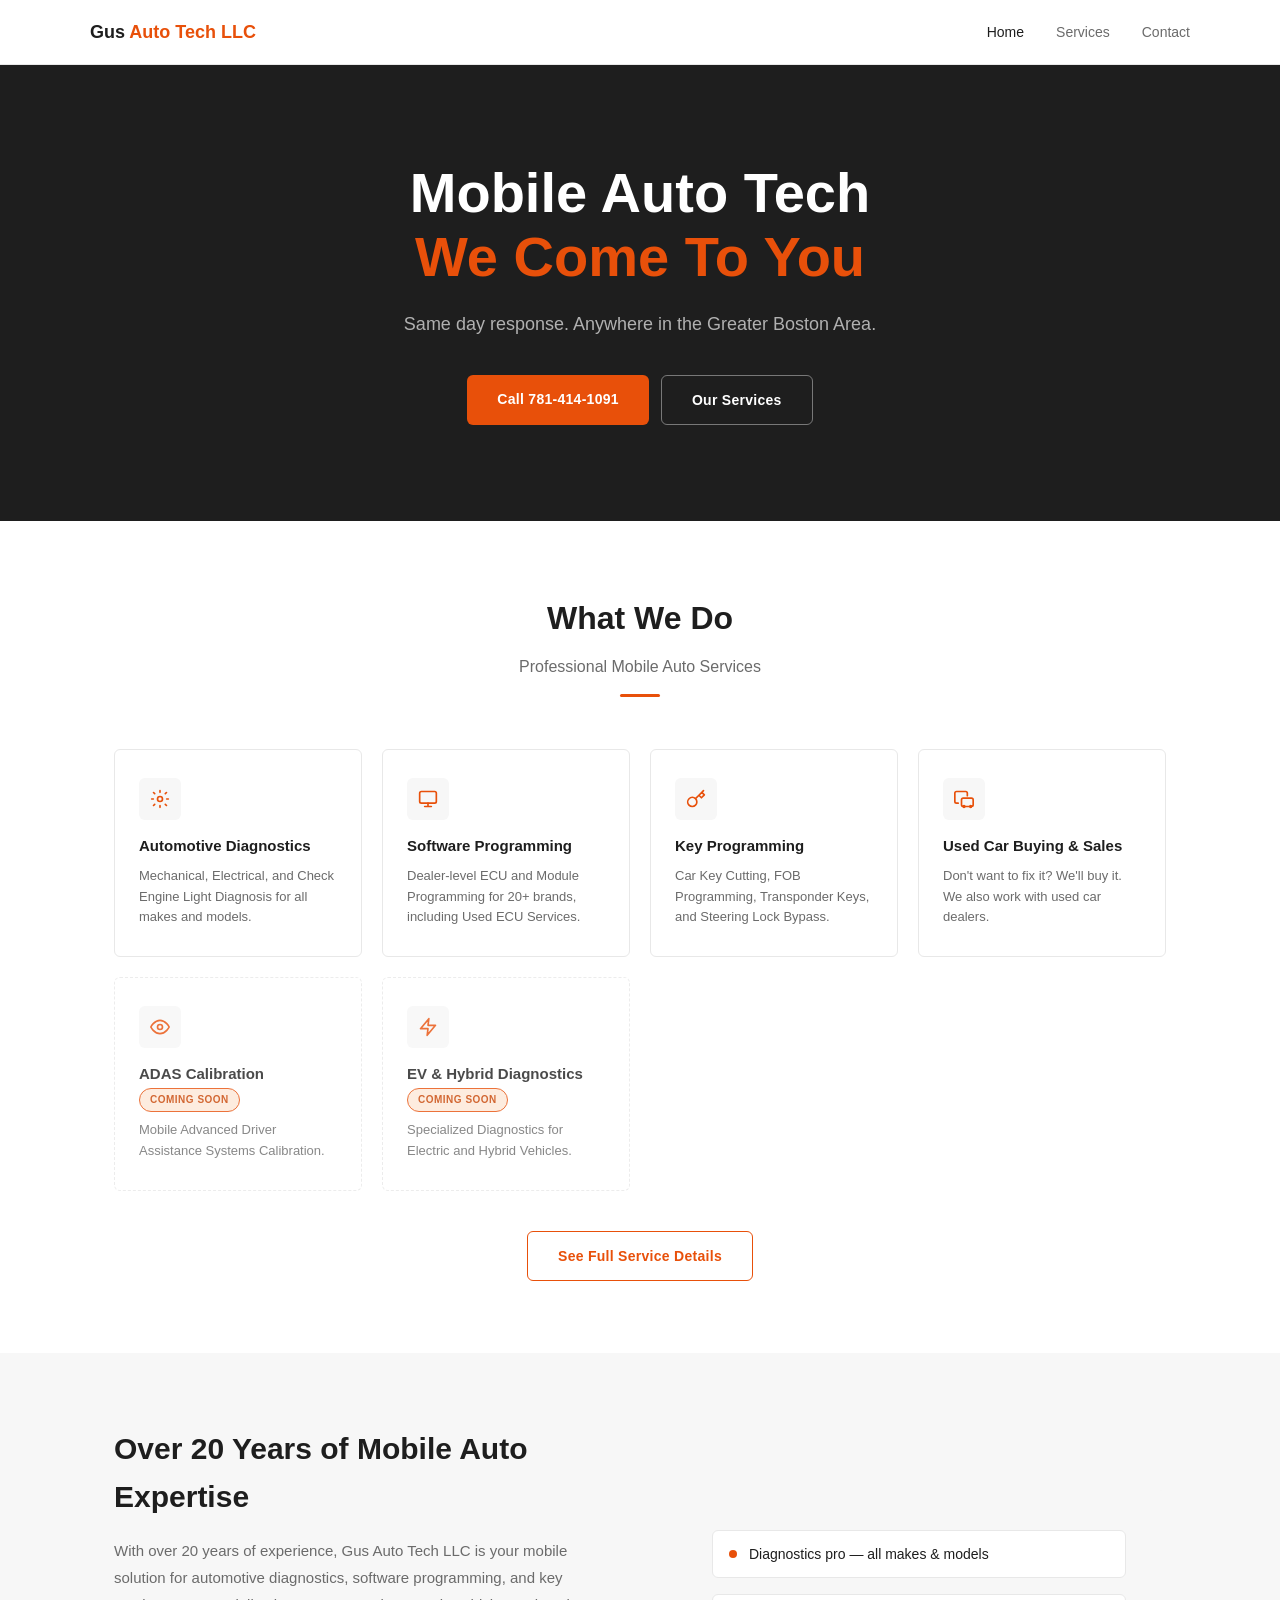
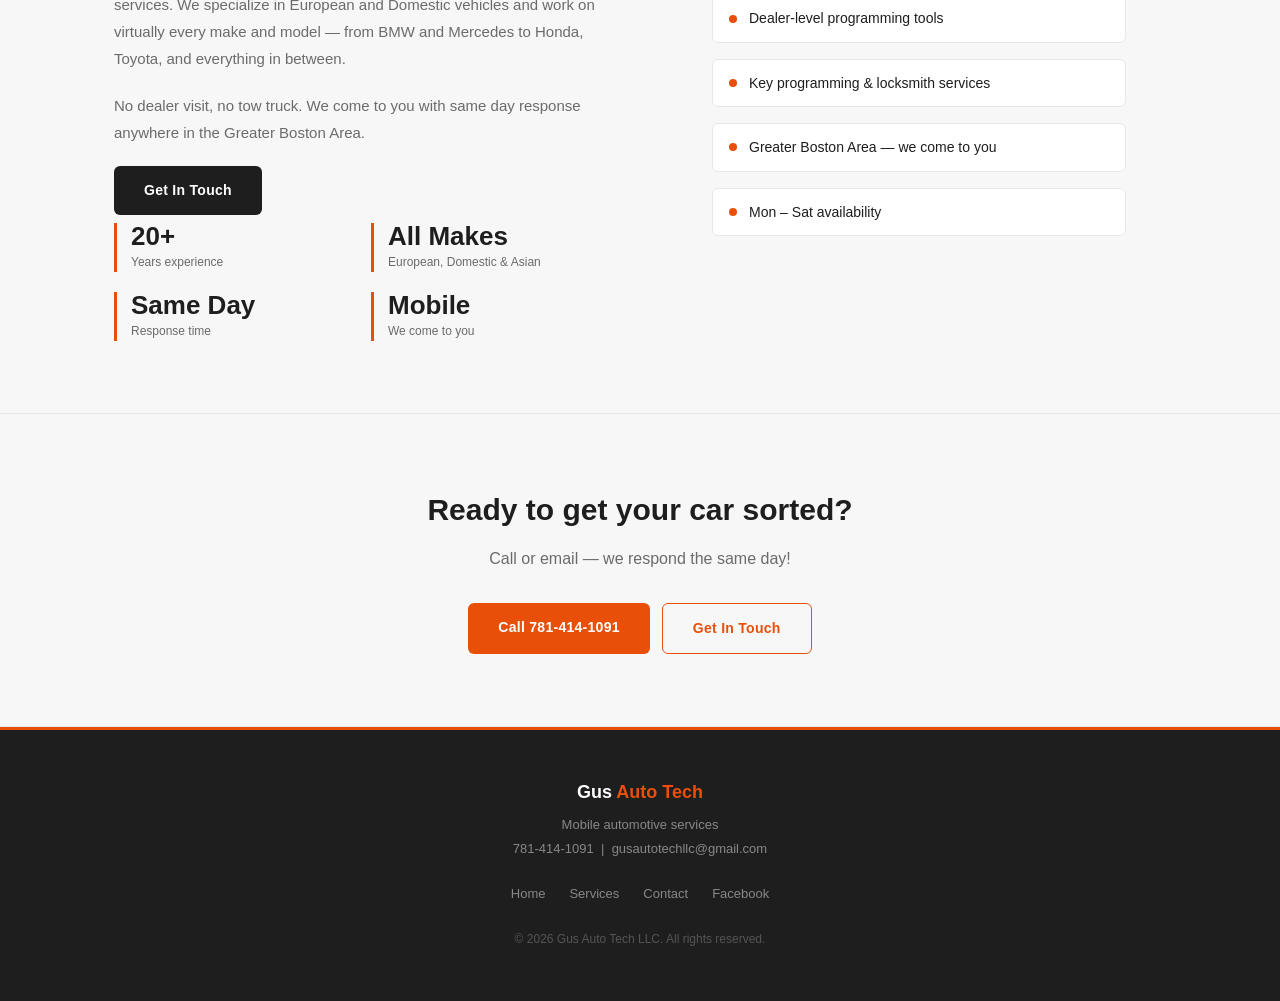
==== commit c42effd9: "rem next day" ====
--- a/index.html
+++ b/index.html
@@ -5,7 +5,7 @@
     <meta charset="UTF-8" />
     <meta name="viewport" content="width=device-width, initial-scale=1.0" />
     <meta name="description"
-        content="Gus Auto Tech LLC — Mobile automotive diagnostics, programming, and key services. Same day response, next day service. Greater Boston Area." />
+        content="Gus Auto Tech LLC — Mobile automotive diagnostics, programming, and key services. Same day response. Greater Boston Area." />
     <meta name="keywords"
         content="Gus Auto Tech LLC, mobile auto tech, car diagnostics Boston, key programming Boston, mobile mechanic MA, ECU programming Boston" />
     <meta property="og:title" content="Gus Auto Tech LLC" />
@@ -37,7 +37,7 @@
     <section class="hero">
         <div class="container">
             <h1>Mobile Auto Tech<br><span>We Come To You</span></h1>
-            <p>Same day response, next day service. Anywhere in the Greater Boston Area.</p>
+            <p>Same day response. Anywhere in the Greater Boston Area.</p>
             <div style="display:flex; gap:12px; justify-content:center; flex-wrap:wrap;">
                 <a href="tel:7814141091" class="btn btn-primary">Call 781-414-1091</a>
                 <a href="services.html" class="btn btn-ghost">Our Services</a>
@@ -140,8 +140,8 @@
                         diagnostics, software programming, and key services. We specialize in European and Domestic
                         vehicles and work on virtually every make and model — from BMW and Mercedes to Honda, Toyota,
                         and everything in between.</p>
-                    <p>No dealer visit, no tow truck. We come to you with same day response and next day service
-                        anywhere in the Greater Boston Area.</p>
+                    <p>No dealer visit, no tow truck. We come to you with same day response anywhere in the Greater
+                        Boston Area.</p>
                     <a href="contact.html" class="btn btn-dark">Get In Touch</a>
                     <div class="about-stats">
                         <div class="about-stat">
@@ -187,7 +187,7 @@
     <div class="cta-banner">
         <div class="container">
             <h2>Ready to get your car sorted?</h2>
-            <p>Call or email — we respond the same day and come to you next day.</p>
+            <p>Call or email — we respond the same day!</p>
             <div style="display:flex; gap:12px; justify-content:center; flex-wrap:wrap;">
                 <a href="tel:7814141091" class="btn btn-primary">Call 781-414-1091</a>
                 <a href="contact.html" class="btn btn-outline-orange">Get In Touch</a>
--- a/style.css
+++ b/style.css
@@ -531,9 +531,9 @@
     display: inline-block;
     font-size: 10px;
     font-weight: 600;
-    background: var(--off-white);
-    color: var(--mid-gray);
-    border: 1px solid var(--light-gray);
+    background: var(--orange-tint);
+    color: var(--orange-dark);
+    border: 1px solid var(--orange);
     padding: 3px 10px;
     border-radius: 20px;
     letter-spacing: 0.05em;
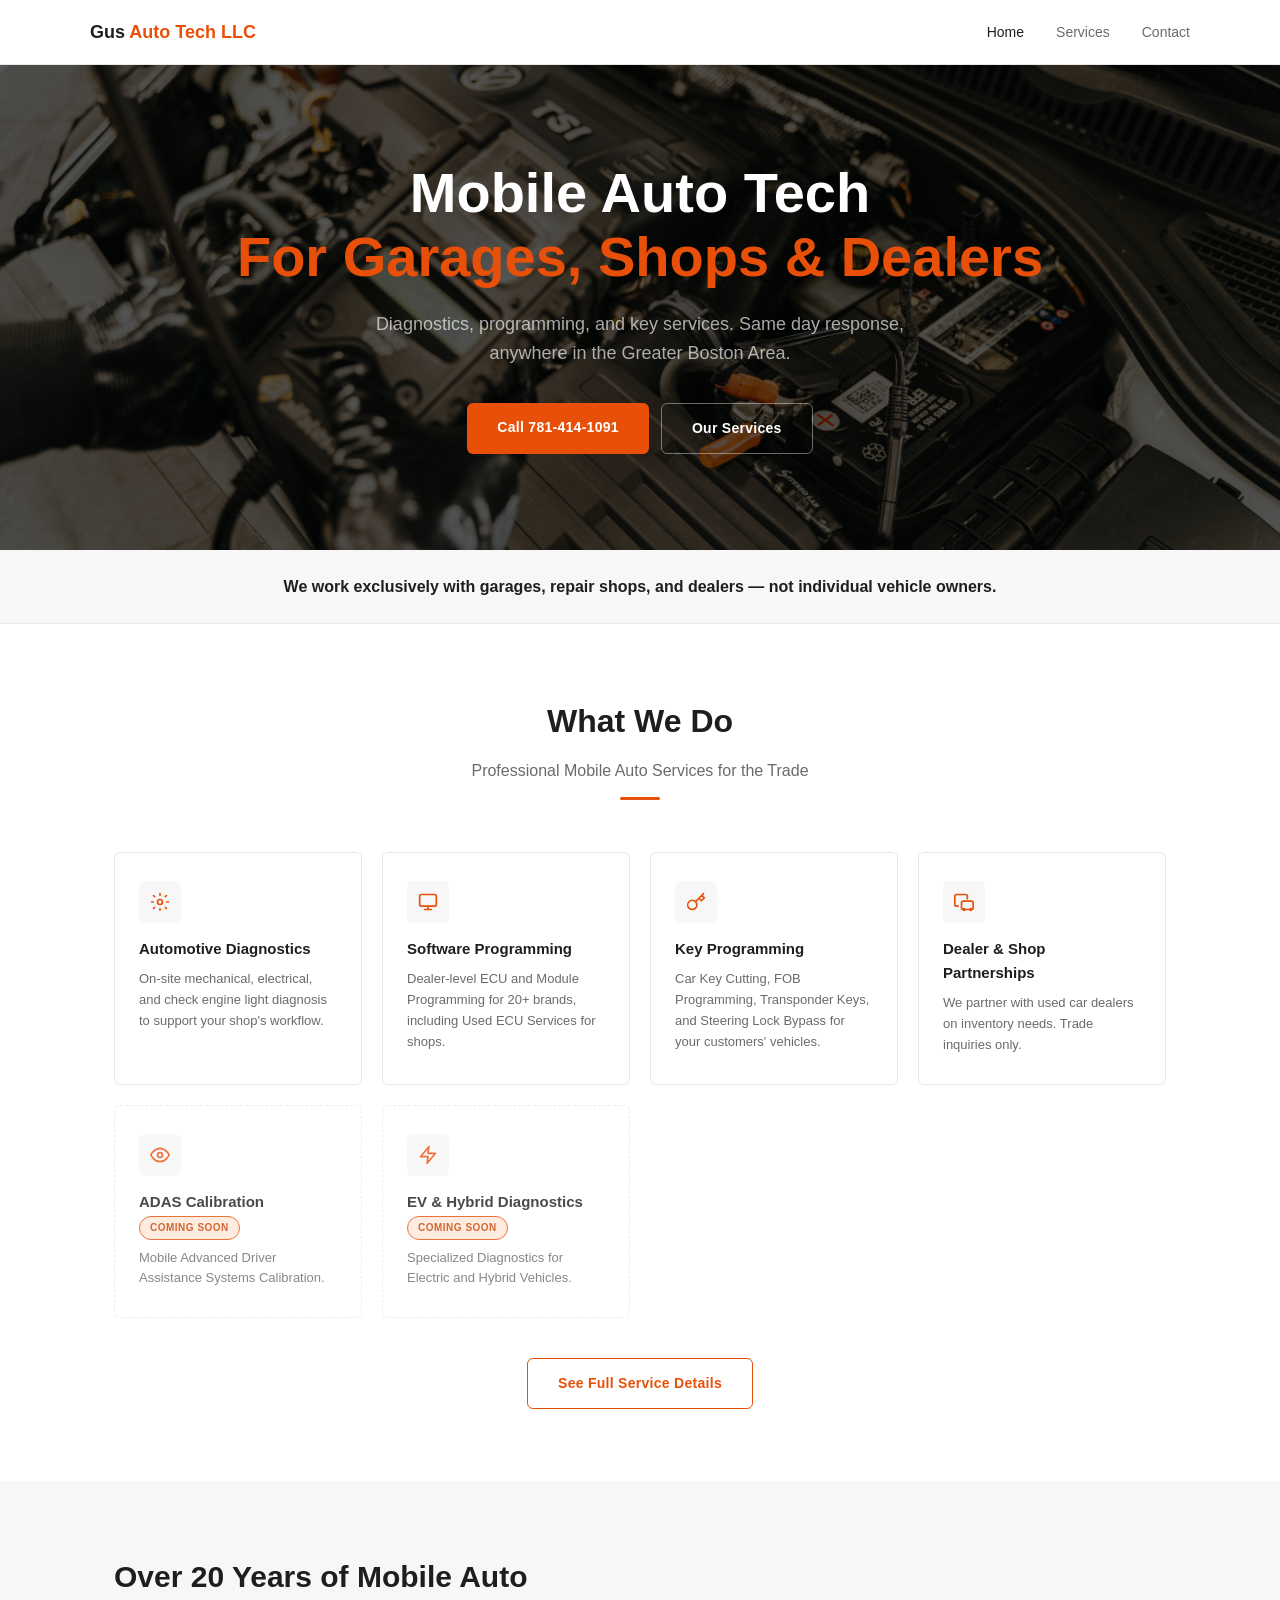
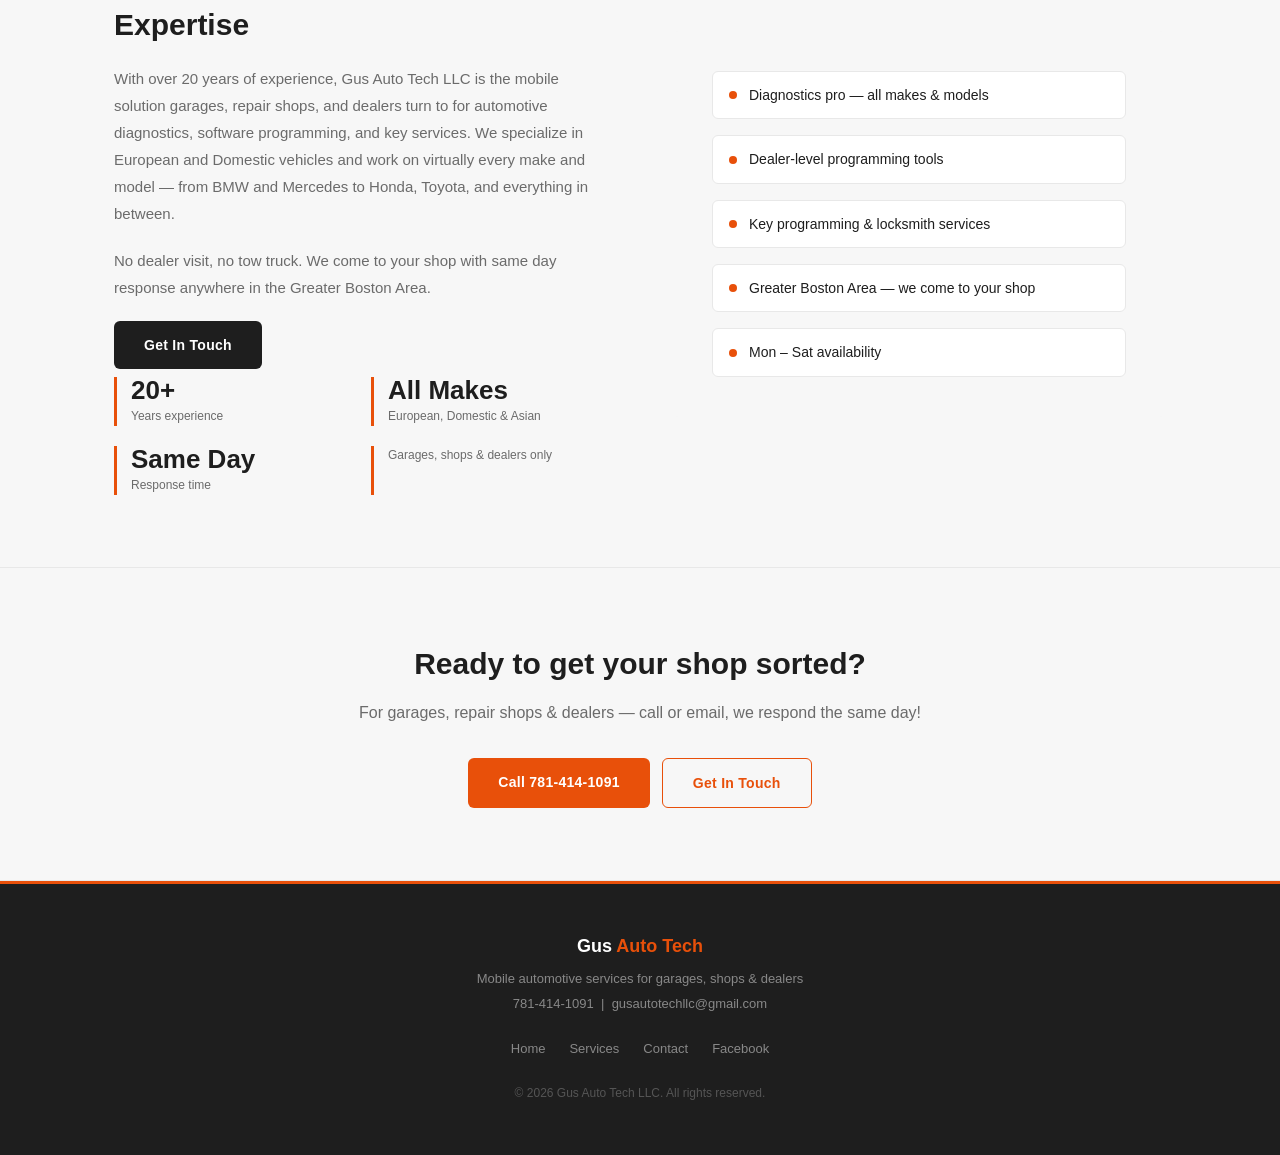
==== commit b9b0f5e0: "updates" ====
--- a/index.html
+++ b/index.html
@@ -5,15 +5,15 @@
     <meta charset="UTF-8" />
     <meta name="viewport" content="width=device-width, initial-scale=1.0" />
     <meta name="description"
-        content="Gus Auto Tech LLC — Mobile automotive diagnostics, programming, and key services. Same day response. Greater Boston Area." />
+        content="Gus Auto Tech LLC — Mobile automotive diagnostics, programming, and key services for garages, repair shops, and dealers. Greater Boston Area." />
     <meta name="keywords"
-        content="Gus Auto Tech LLC, mobile auto tech, car diagnostics Boston, key programming Boston, mobile mechanic MA, ECU programming Boston" />
-    <meta property="og:title" content="Gus Auto Tech LLC" />
+        content="Gus Auto Tech LLC, mobile auto tech for garages, ECU programming for shops Boston, dealer key programming Boston, mobile mechanic" />
+    <meta property="og:title" content="Gus Auto Tech LLC — Mobile Auto Services" />
     <meta property="og:description"
-        content="Mobile auto diagnostics, programming and key services. Same day response. Greater Boston Area, MA." />
+        content="Mobile auto diagnostics, programming and key services for garages, shops, and dealers. Same day response. Greater Boston Area, MA." />
     <meta property="og:url" content="https://gusautotech.com" />
     <link rel="canonical" href="https://gusautotech.com" />
-    <title>Gus Auto Tech LLC</title>
+    <title>Gus Auto Tech LLC — For Garages, Shops & Dealers</title>
     <link rel="stylesheet" href="style.css" />
 </head>
 
@@ -36,8 +36,8 @@
     <!-- HERO -->
     <section class="hero">
         <div class="container">
-            <h1>Mobile Auto Tech<br><span>We Come To You</span></h1>
-            <p>Same day response. Anywhere in the Greater Boston Area.</p>
+            <h1>Mobile Auto Tech<br><span>For Garages, Shops & Dealers</span></h1>
+            <p>Diagnostics, programming, and key services. Same day response, anywhere in the Greater Boston Area.</p>
             <div style="display:flex; gap:12px; justify-content:center; flex-wrap:wrap;">
                 <a href="tel:7814141091" class="btn btn-primary">Call 781-414-1091</a>
                 <a href="services.html" class="btn btn-ghost">Our Services</a>
@@ -45,12 +45,18 @@
         </div>
     </section>
 
+    <div class="cta-banner" style="padding:24px; border-top:none;">
+        <div class="container">
+            <p style="margin:0; font-weight:600; color:var(--dark);">We work exclusively with garages, repair shops, and dealers — not individual vehicle owners.</p>
+        </div>
+    </div>
+
     <!-- SERVICES -->
     <section>
         <div class="container">
             <div class="section-heading">
                 <h2>What We Do</h2>
-                <p>Professional Mobile Auto Services</p>
+                <p>Professional Mobile Auto Services for the Trade</p>
                 <div class="underline"></div>
             </div>
             <div class="cards-grid">
@@ -64,7 +70,7 @@
                         </svg>
                     </div>
                     <h3>Automotive Diagnostics</h3>
-                    <p>Mechanical, Electrical, and Check Engine Light Diagnosis for all makes and models.</p>
+                    <p>On-site mechanical, electrical, and check engine light diagnosis to support your shop's workflow.</p>
                 </a>
 
                 <a href="services.html#programming" class="card">
@@ -75,7 +81,7 @@
                         </svg>
                     </div>
                     <h3>Software Programming</h3>
-                    <p>Dealer-level ECU and Module Programming for 20+ brands, including Used ECU Services.</p>
+                    <p>Dealer-level ECU and Module Programming for 20+ brands, including Used ECU Services for shops.</p>
                 </a>
 
                 <a href="services.html#keys" class="card">
@@ -86,7 +92,7 @@
                         </svg>
                     </div>
                     <h3>Key Programming</h3>
-                    <p>Car Key Cutting, FOB Programming, Transponder Keys, and Steering Lock Bypass.</p>
+                    <p>Car Key Cutting, FOB Programming, Transponder Keys, and Steering Lock Bypass for your customers' vehicles.</p>
                 </a>
 
                 <a href="services.html#usedcars" class="card">
@@ -98,8 +104,8 @@
                             <circle cx="20" cy="21" r="1" />
                         </svg>
                     </div>
-                    <h3>Used Car Buying & Sales</h3>
-                    <p>Don't want to fix it? We'll buy it. We also work with used car dealers.</p>
+                    <h3>Dealer & Shop Partnerships</h3>
+                    <p>We partner with used car dealers on inventory needs. Trade inquiries only.</p>
                 </a>
 
                 <a href="services.html#adas" class="card coming-soon">
@@ -136,11 +142,10 @@
             <div class="about-strip">
                 <div>
                     <h2>Over 20 Years of Mobile Auto Expertise</h2>
-                    <p>With over 20 years of experience, Gus Auto Tech LLC is your mobile solution for automotive
-                        diagnostics, software programming, and key services. We specialize in European and Domestic
+                    <p>With over 20 years of experience, Gus Auto Tech LLC is the mobile solution garages, repair shops, and dealers turn to for automotive diagnostics, software programming, and key services. We specialize in European and Domestic
                         vehicles and work on virtually every make and model — from BMW and Mercedes to Honda, Toyota,
                         and everything in between.</p>
-                    <p>No dealer visit, no tow truck. We come to you with same day response anywhere in the Greater
+                    <p>No dealer visit, no tow truck. We come to your shop with same day response anywhere in the Greater
                         Boston Area.</p>
                     <a href="contact.html" class="btn btn-dark">Get In Touch</a>
                     <div class="about-stats">
@@ -157,8 +162,7 @@
                             <div class="label">Response time</div>
                         </div>
                         <div class="about-stat">
-                            <div class="num">Mobile</div>
-                            <div class="label">We come to you</div>
+                            <div class="label">Garages, shops & dealers only</div>
                         </div>
                     </div>
                 </div>
@@ -173,7 +177,7 @@
                         <div class="about-tag-dot"></div>Key programming & locksmith services
                     </div>
                     <div class="about-tag">
-                        <div class="about-tag-dot"></div>Greater Boston Area — we come to you
+                        <div class="about-tag-dot"></div>Greater Boston Area — we come to your shop
                     </div>
                     <div class="about-tag">
                         <div class="about-tag-dot"></div>Mon – Sat availability
@@ -186,8 +190,8 @@
     <!-- CTA -->
     <div class="cta-banner">
         <div class="container">
-            <h2>Ready to get your car sorted?</h2>
-            <p>Call or email — we respond the same day!</p>
+            <h2>Ready to get your shop sorted?</h2>
+            <p>For garages, repair shops & dealers — call or email, we respond the same day!</p>
             <div style="display:flex; gap:12px; justify-content:center; flex-wrap:wrap;">
                 <a href="tel:7814141091" class="btn btn-primary">Call 781-414-1091</a>
                 <a href="contact.html" class="btn btn-outline-orange">Get In Touch</a>
@@ -198,7 +202,7 @@
     <footer>
         <div class="footer-inner">
             <div class="footer-logo">Gus <span>Auto Tech</span></div>
-            <p>Mobile automotive services</p>
+            <p>Mobile automotive services for garages, shops & dealers</p>
             <p style="margin-top:4px;">
                 <a href="tel:7814141091" style="color:#888;">781-414-1091</a> &nbsp;|&nbsp;
                 <a href="mailto:gusautotechllc@gmail.com" style="color:#888;">gusautotechllc@gmail.com</a>
--- a/style.css
+++ b/style.css
@@ -127,7 +127,7 @@
 
 /* ── Hero ── */
 .hero {
-    background: var(--dark);
+    background: linear-gradient(rgba(0, 0, 0, 0.62), rgba(0, 0, 0, 0.62)), url('images/homepage.jpg') center/cover no-repeat;
     padding: 96px 24px;
     text-align: center;
 }
